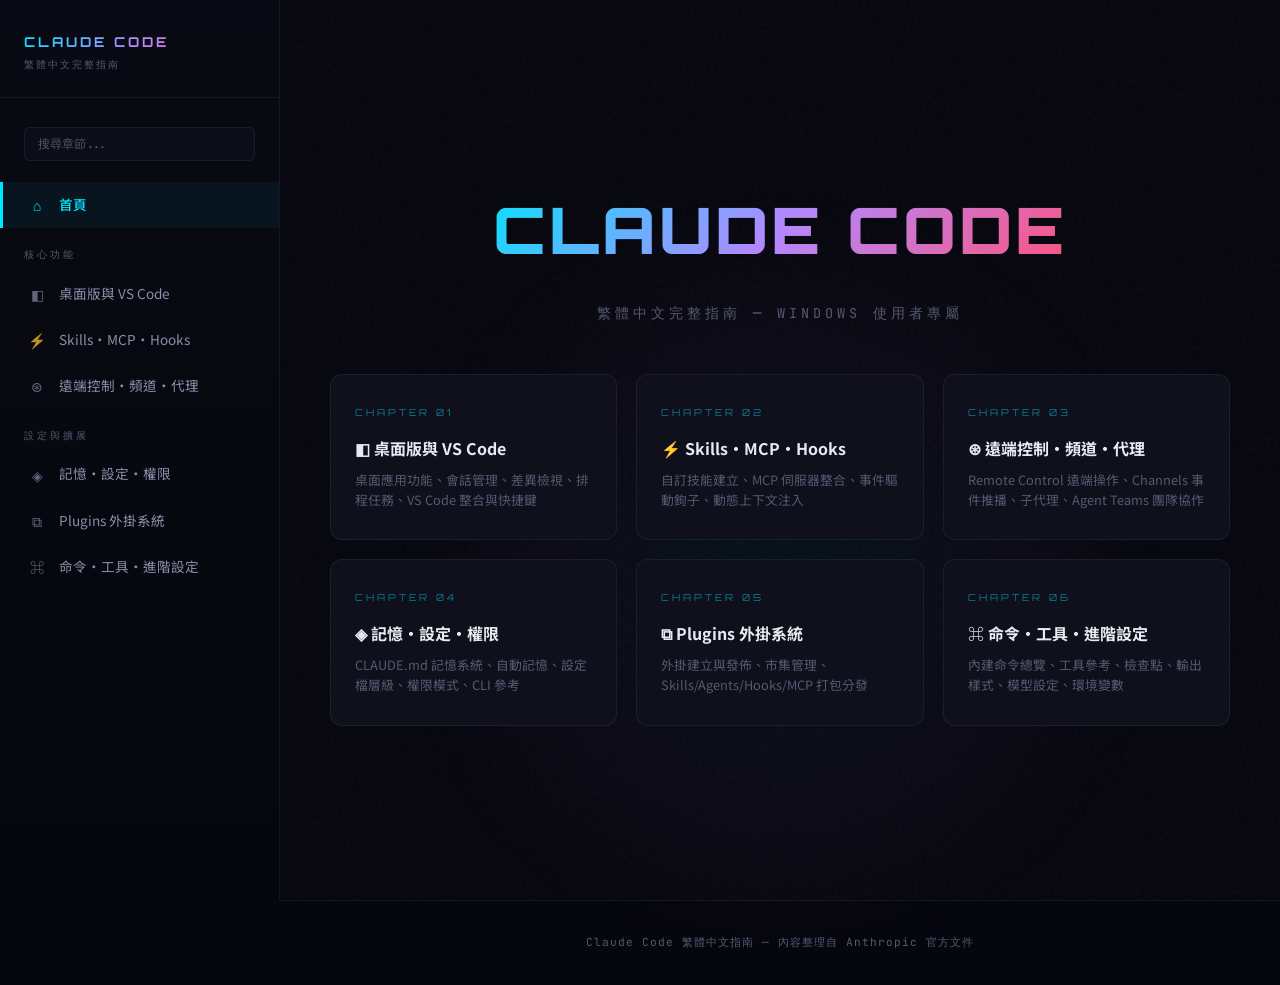
==== claude-code-docs/index.html @ 610fbc4b "Integrate Google Sheets persistence and add docs - Add SheetDB helper for async CRUD via Apps Script" ====
<!DOCTYPE html>
<html lang="zh-Hant">
<head>
  <meta charset="UTF-8">
  <meta name="viewport" content="width=device-width, initial-scale=1.0">
  <title>Claude Code 繁體中文指南</title>
  <link rel="stylesheet" href="style.css">
</head>
<body>
  <button class="menu-toggle" id="menu-toggle">☰</button>
  <div class="sidebar-overlay" id="sidebar-overlay"></div>
  <aside class="sidebar" id="sidebar"></aside>

  <main class="main-content">
    <div class="hero">
      <h1 class="hero-title">CLAUDE CODE</h1>
      <p class="hero-sub">繁體中文完整指南 ─ Windows 使用者專屬</p>

      <div class="hero-cards">
        <a href="desktop.html" class="hero-card">
          <div class="hc-num">CHAPTER 01</div>
          <div class="hc-title">◧ 桌面版與 VS Code</div>
          <div class="hc-desc">桌面應用功能、會話管理、差異檢視、排程任務、VS Code 整合與快捷鍵</div>
        </a>

        <a href="skills.html" class="hero-card">
          <div class="hc-num">CHAPTER 02</div>
          <div class="hc-title">⚡ Skills・MCP・Hooks</div>
          <div class="hc-desc">自訂技能建立、MCP 伺服器整合、事件驅動鉤子、動態上下文注入</div>
        </a>

        <a href="remote.html" class="hero-card">
          <div class="hc-num">CHAPTER 03</div>
          <div class="hc-title">⊛ 遠端控制・頻道・代理</div>
          <div class="hc-desc">Remote Control 遠端操作、Channels 事件推播、子代理、Agent Teams 團隊協作</div>
        </a>

        <a href="memory.html" class="hero-card">
          <div class="hc-num">CHAPTER 04</div>
          <div class="hc-title">◈ 記憶・設定・權限</div>
          <div class="hc-desc">CLAUDE.md 記憶系統、自動記憶、設定檔層級、權限模式、CLI 參考</div>
        </a>

        <a href="plugins.html" class="hero-card">
          <div class="hc-num">CHAPTER 05</div>
          <div class="hc-title">⧉ Plugins 外掛系統</div>
          <div class="hc-desc">外掛建立與發佈、市集管理、Skills/Agents/Hooks/MCP 打包分發</div>
        </a>

        <a href="commands.html" class="hero-card">
          <div class="hc-num">CHAPTER 06</div>
          <div class="hc-title">⌘ 命令・工具・進階設定</div>
          <div class="hc-desc">內建命令總覽、工具參考、檢查點、輸出樣式、模型設定、環境變數</div>
        </a>
      </div>
    </div>

    <footer class="site-footer">
      Claude Code 繁體中文指南 — 內容整理自 Anthropic 官方文件
    </footer>
  </main>

  <script src="nav.js"></script>
</body>
</html>
---- claude-code-docs/style.css ----
/* ═══════════════════════════════════════════════════
   Claude Code 繁中文件 — 大膽視覺設計
   風格：深色賽博龐克 × 終端機美學
   ═══════════════════════════════════════════════════ */

@import url('https://fonts.googleapis.com/css2?family=JetBrains+Mono:wght@400;600;700&family=Noto+Sans+TC:wght@300;400;500;700;900&family=Orbitron:wght@400;700;900&display=swap');

/* ── CSS 變數 ── */
:root {
  --bg-deep: #06060e;
  --bg-primary: #0a0a14;
  --bg-card: #10101c;
  --bg-card-hover: #161628;
  --bg-code: #0d0d1a;
  --border-subtle: rgba(100, 220, 255, 0.08);
  --border-glow: rgba(100, 220, 255, 0.2);
  --text-primary: #e8eaf0;
  --text-secondary: #8a8ea8;
  --text-muted: #555870;
  --accent-cyan: #00e5ff;
  --accent-amber: #ffab00;
  --accent-violet: #b388ff;
  --accent-rose: #ff5277;
  --accent-green: #00e676;
  --accent-cyan-dim: rgba(0, 229, 255, 0.15);
  --accent-amber-dim: rgba(255, 171, 0, 0.12);
  --gradient-hero: linear-gradient(135deg, #00e5ff 0%, #b388ff 50%, #ff5277 100%);
  --gradient-nav: linear-gradient(180deg, rgba(10,10,20,0.98) 0%, rgba(6,6,14,0.95) 100%);
  --shadow-glow: 0 0 30px rgba(0, 229, 255, 0.1);
  --shadow-card: 0 4px 24px rgba(0,0,0,0.4);
  --radius-sm: 6px;
  --radius-md: 12px;
  --radius-lg: 20px;
  --font-display: 'Orbitron', sans-serif;
  --font-body: 'Noto Sans TC', sans-serif;
  --font-mono: 'JetBrains Mono', monospace;
  --sidebar-w: 280px;
  --topbar-h: 0px;
}

/* ── 全域重設 ── */
*, *::before, *::after { box-sizing: border-box; margin: 0; padding: 0; }

html {
  scroll-behavior: smooth;
  font-size: 16px;
  scrollbar-width: thin;
  scrollbar-color: var(--accent-cyan-dim) transparent;
}

body {
  font-family: var(--font-body);
  background: var(--bg-deep);
  color: var(--text-primary);
  line-height: 1.75;
  overflow-x: hidden;
  min-height: 100vh;
}

::-webkit-scrollbar { width: 6px; }
::-webkit-scrollbar-track { background: transparent; }
::-webkit-scrollbar-thumb { background: var(--accent-cyan-dim); border-radius: 3px; }

::selection {
  background: rgba(0, 229, 255, 0.25);
  color: #fff;
}

/* ── 背景噪點材質 ── */
body::before {
  content: '';
  position: fixed;
  inset: 0;
  background-image: url("data:image/svg+xml,%3Csvg viewBox='0 0 256 256' xmlns='http://www.w3.org/2000/svg'%3E%3Cfilter id='noise'%3E%3CfeTurbulence type='fractalNoise' baseFrequency='0.9' numOctaves='4' stitchTiles='stitch'/%3E%3C/filter%3E%3Crect width='100%25' height='100%25' filter='url(%23noise)' opacity='0.03'/%3E%3C/svg%3E");
  pointer-events: none;
  z-index: 0;
}

/* ── 側邊導航 ── */
.sidebar {
  position: fixed;
  top: 0; left: 0;
  width: var(--sidebar-w);
  height: 100vh;
  background: var(--gradient-nav);
  border-right: 1px solid var(--border-subtle);
  z-index: 100;
  display: flex;
  flex-direction: column;
  padding: 2rem 0;
  backdrop-filter: blur(20px);
  transition: transform 0.35s cubic-bezier(0.4, 0, 0.2, 1);
}

.sidebar-logo {
  padding: 0 1.5rem 1.5rem;
  border-bottom: 1px solid var(--border-subtle);
  margin-bottom: 1rem;
}

.sidebar-logo h1 {
  font-family: var(--font-display);
  font-size: 0.85rem;
  letter-spacing: 3px;
  text-transform: uppercase;
  background: var(--gradient-hero);
  -webkit-background-clip: text;
  -webkit-text-fill-color: transparent;
  background-clip: text;
  line-height: 1.4;
}

.sidebar-logo .subtitle {
  font-family: var(--font-mono);
  font-size: 0.65rem;
  color: var(--text-muted);
  letter-spacing: 2px;
  margin-top: 4px;
}

.sidebar-nav {
  flex: 1;
  overflow-y: auto;
  padding: 0.5rem 0;
}

.sidebar-nav a {
  display: flex;
  align-items: center;
  gap: 12px;
  padding: 0.7rem 1.5rem;
  color: var(--text-secondary);
  text-decoration: none;
  font-size: 0.85rem;
  font-weight: 400;
  transition: all 0.2s ease;
  position: relative;
  border-left: 3px solid transparent;
}

.sidebar-nav a:hover {
  color: var(--text-primary);
  background: rgba(255,255,255,0.03);
  border-left-color: var(--accent-cyan-dim);
}

.sidebar-nav a.active {
  color: var(--accent-cyan);
  background: rgba(0, 229, 255, 0.05);
  border-left-color: var(--accent-cyan);
  font-weight: 500;
}

.sidebar-nav a .nav-icon {
  width: 20px;
  height: 20px;
  display: flex;
  align-items: center;
  justify-content: center;
  font-size: 0.9rem;
  opacity: 0.7;
}

.sidebar-nav a.active .nav-icon { opacity: 1; }

.sidebar-nav .nav-section-label {
  padding: 1.2rem 1.5rem 0.4rem;
  font-family: var(--font-mono);
  font-size: 0.6rem;
  letter-spacing: 3px;
  text-transform: uppercase;
  color: var(--text-muted);
}

/* ── 主要內容區 ── */
.main-content {
  margin-left: var(--sidebar-w);
  min-height: 100vh;
  position: relative;
  z-index: 1;
}

/* ── 頁面頭部 ── */
.page-header {
  padding: 4rem 3.5rem 3rem;
  position: relative;
  overflow: hidden;
}

.page-header::before {
  content: '';
  position: absolute;
  top: -50%;
  right: -20%;
  width: 600px;
  height: 600px;
  background: radial-gradient(circle, rgba(0,229,255,0.06) 0%, transparent 70%);
  pointer-events: none;
}

.page-header .page-number {
  font-family: var(--font-display);
  font-size: 0.7rem;
  letter-spacing: 5px;
  color: var(--accent-cyan);
  opacity: 0.6;
  margin-bottom: 0.8rem;
}

.page-header h1 {
  font-family: var(--font-display);
  font-size: clamp(1.6rem, 3vw, 2.4rem);
  font-weight: 900;
  letter-spacing: 1px;
  line-height: 1.3;
  background: var(--gradient-hero);
  -webkit-background-clip: text;
  -webkit-text-fill-color: transparent;
  background-clip: text;
}

.page-header .page-desc {
  margin-top: 1rem;
  font-size: 1rem;
  color: var(--text-secondary);
  max-width: 640px;
  line-height: 1.8;
}

/* ── 內容區域 ── */
.content-body {
  padding: 0 3.5rem 4rem;
  max-width: 900px;
}

/* ── 章節標題 ── */
.content-body h2 {
  font-family: var(--font-body);
  font-size: 1.5rem;
  font-weight: 700;
  color: var(--text-primary);
  margin: 3rem 0 1.2rem;
  padding-bottom: 0.6rem;
  border-bottom: 1px solid var(--border-subtle);
  position: relative;
}

.content-body h2::before {
  content: '';
  position: absolute;
  bottom: -1px;
  left: 0;
  width: 60px;
  height: 2px;
  background: var(--accent-cyan);
}

.content-body h3 {
  font-size: 1.15rem;
  font-weight: 600;
  color: var(--text-primary);
  margin: 2rem 0 0.8rem;
}

.content-body h4 {
  font-size: 0.95rem;
  font-weight: 600;
  color: var(--accent-amber);
  margin: 1.5rem 0 0.6rem;
  font-family: var(--font-mono);
}

/* ── 段落與列表 ── */
.content-body p {
  margin-bottom: 1rem;
  color: var(--text-secondary);
  font-size: 0.92rem;
}

.content-body ul, .content-body ol {
  margin: 0.8rem 0 1.2rem 1.5rem;
  color: var(--text-secondary);
  font-size: 0.92rem;
}

.content-body li {
  margin-bottom: 0.5rem;
  line-height: 1.7;
}

.content-body li::marker {
  color: var(--accent-cyan);
}

.content-body strong {
  color: var(--text-primary);
  font-weight: 600;
}

.content-body a {
  color: var(--accent-cyan);
  text-decoration: none;
  border-bottom: 1px solid transparent;
  transition: border-color 0.2s;
}

.content-body a:hover {
  border-bottom-color: var(--accent-cyan);
}

/* ── 程式碼區塊 ── */
.content-body code {
  font-family: var(--font-mono);
  font-size: 0.82rem;
  background: var(--bg-code);
  color: var(--accent-cyan);
  padding: 2px 7px;
  border-radius: 4px;
  border: 1px solid var(--border-subtle);
}

.content-body pre {
  background: var(--bg-code);
  border: 1px solid var(--border-subtle);
  border-radius: var(--radius-md);
  padding: 1.2rem 1.5rem;
  margin: 1rem 0 1.5rem;
  overflow-x: auto;
  position: relative;
}

.content-body pre::before {
  content: attr(data-lang);
  position: absolute;
  top: 0; right: 0;
  background: var(--accent-cyan-dim);
  color: var(--accent-cyan);
  font-family: var(--font-mono);
  font-size: 0.6rem;
  letter-spacing: 2px;
  text-transform: uppercase;
  padding: 3px 10px;
  border-radius: 0 var(--radius-md) 0 var(--radius-sm);
}

.content-body pre code {
  background: none;
  border: none;
  padding: 0;
  color: var(--text-primary);
  font-size: 0.82rem;
  line-height: 1.7;
}

/* ── 表格 ── */
.table-wrap {
  overflow-x: auto;
  margin: 1rem 0 1.5rem;
  border-radius: var(--radius-md);
  border: 1px solid var(--border-subtle);
}

.content-body table {
  width: 100%;
  border-collapse: collapse;
  font-size: 0.85rem;
}

.content-body thead {
  background: rgba(0, 229, 255, 0.06);
}

.content-body th {
  font-family: var(--font-mono);
  font-size: 0.75rem;
  font-weight: 600;
  letter-spacing: 1px;
  text-transform: uppercase;
  color: var(--accent-cyan);
  padding: 0.8rem 1rem;
  text-align: left;
  border-bottom: 1px solid var(--border-glow);
  white-space: nowrap;
}

.content-body td {
  padding: 0.7rem 1rem;
  border-bottom: 1px solid var(--border-subtle);
  color: var(--text-secondary);
  vertical-align: top;
}

.content-body tr:hover td {
  background: rgba(255,255,255,0.015);
}

.content-body td code {
  font-size: 0.78rem;
}

/* ── 提示框 / 筆記 ── */
.note {
  background: var(--accent-cyan-dim);
  border-left: 3px solid var(--accent-cyan);
  border-radius: 0 var(--radius-sm) var(--radius-sm) 0;
  padding: 1rem 1.2rem;
  margin: 1.2rem 0;
  font-size: 0.88rem;
  color: var(--text-secondary);
}

.note.warning {
  background: var(--accent-amber-dim);
  border-left-color: var(--accent-amber);
}

.note strong {
  color: var(--accent-cyan);
}

.note.warning strong {
  color: var(--accent-amber);
}

/* ── 卡片元件 ── */
.card-grid {
  display: grid;
  grid-template-columns: repeat(auto-fill, minmax(280px, 1fr));
  gap: 1.2rem;
  margin: 1.5rem 0;
}

.card {
  background: var(--bg-card);
  border: 1px solid var(--border-subtle);
  border-radius: var(--radius-md);
  padding: 1.5rem;
  transition: all 0.3s ease;
  position: relative;
  overflow: hidden;
}

.card::before {
  content: '';
  position: absolute;
  top: 0; left: 0;
  width: 100%;
  height: 2px;
  background: var(--gradient-hero);
  opacity: 0;
  transition: opacity 0.3s;
}

.card:hover {
  border-color: var(--border-glow);
  background: var(--bg-card-hover);
  transform: translateY(-2px);
  box-shadow: var(--shadow-glow);
}

.card:hover::before { opacity: 1; }

.card h3 {
  font-size: 1rem;
  font-weight: 600;
  margin: 0 0 0.5rem;
  color: var(--text-primary);
}

.card p {
  font-size: 0.85rem;
  color: var(--text-secondary);
  margin: 0;
}

.card .card-icon {
  font-size: 1.5rem;
  margin-bottom: 0.8rem;
  display: block;
}

/* ── 首頁英雄區 ── */
.hero {
  min-height: 100vh;
  display: flex;
  flex-direction: column;
  align-items: center;
  justify-content: center;
  text-align: center;
  padding: 2rem;
  position: relative;
}

.hero::before {
  content: '';
  position: absolute;
  top: 20%;
  left: 50%;
  transform: translateX(-50%);
  width: 800px;
  height: 800px;
  background: radial-gradient(circle, rgba(0,229,255,0.05) 0%, rgba(179,136,255,0.03) 40%, transparent 70%);
  pointer-events: none;
}

.hero-title {
  font-family: var(--font-display);
  font-size: clamp(2.5rem, 5vw, 4rem);
  font-weight: 900;
  letter-spacing: 3px;
  background: var(--gradient-hero);
  -webkit-background-clip: text;
  -webkit-text-fill-color: transparent;
  background-clip: text;
  margin-bottom: 1rem;
  position: relative;
  z-index: 1;
  animation: fadeInUp 0.8s ease-out;
}

.hero-sub {
  font-family: var(--font-mono);
  font-size: 0.85rem;
  color: var(--text-muted);
  letter-spacing: 4px;
  text-transform: uppercase;
  margin-bottom: 3rem;
  position: relative;
  z-index: 1;
  animation: fadeInUp 0.8s ease-out 0.2s both;
}

.hero-cards {
  display: grid;
  grid-template-columns: repeat(auto-fill, minmax(240px, 1fr));
  gap: 1.2rem;
  max-width: 900px;
  width: 100%;
  position: relative;
  z-index: 1;
  animation: fadeInUp 0.8s ease-out 0.4s both;
}

.hero-card {
  display: block;
  background: var(--bg-card);
  border: 1px solid var(--border-subtle);
  border-radius: var(--radius-md);
  padding: 1.8rem 1.5rem;
  text-decoration: none;
  transition: all 0.3s ease;
  text-align: left;
  position: relative;
  overflow: hidden;
}

.hero-card::after {
  content: '';
  position: absolute;
  bottom: 0; left: 0;
  width: 100%;
  height: 2px;
  background: var(--gradient-hero);
  opacity: 0;
  transition: opacity 0.3s;
}

.hero-card:hover {
  border-color: var(--border-glow);
  background: var(--bg-card-hover);
  transform: translateY(-4px);
  box-shadow: var(--shadow-glow);
}

.hero-card:hover::after { opacity: 1; }

.hero-card .hc-num {
  font-family: var(--font-display);
  font-size: 0.6rem;
  letter-spacing: 3px;
  color: var(--accent-cyan);
  opacity: 0.5;
  margin-bottom: 0.8rem;
}

.hero-card .hc-title {
  font-family: var(--font-body);
  font-size: 1rem;
  font-weight: 700;
  color: var(--text-primary);
  margin-bottom: 0.5rem;
}

.hero-card .hc-desc {
  font-size: 0.8rem;
  color: var(--text-muted);
  line-height: 1.6;
}

/* ── 頁尾導航 ── */
.page-nav {
  display: flex;
  justify-content: space-between;
  padding: 2rem 3.5rem 3rem;
  border-top: 1px solid var(--border-subtle);
  margin-top: 3rem;
}

.page-nav a {
  display: flex;
  flex-direction: column;
  text-decoration: none;
  padding: 1rem 1.5rem;
  border: 1px solid var(--border-subtle);
  border-radius: var(--radius-md);
  transition: all 0.2s;
  max-width: 45%;
}

.page-nav a:hover {
  border-color: var(--border-glow);
  background: var(--bg-card);
}

.page-nav a .pn-label {
  font-family: var(--font-mono);
  font-size: 0.65rem;
  letter-spacing: 2px;
  text-transform: uppercase;
  color: var(--text-muted);
  margin-bottom: 4px;
}

.page-nav a .pn-title {
  font-size: 0.9rem;
  font-weight: 600;
  color: var(--accent-cyan);
}

.page-nav a.next { text-align: right; margin-left: auto; }

/* ── 手機版 ── */
.menu-toggle {
  display: none;
  position: fixed;
  top: 1rem; left: 1rem;
  z-index: 200;
  width: 44px; height: 44px;
  background: var(--bg-card);
  border: 1px solid var(--border-subtle);
  border-radius: var(--radius-sm);
  color: var(--accent-cyan);
  font-size: 1.2rem;
  cursor: pointer;
  align-items: center;
  justify-content: center;
}

.sidebar-overlay {
  display: none;
  position: fixed;
  inset: 0;
  background: rgba(0,0,0,0.6);
  z-index: 90;
}

@media (max-width: 860px) {
  .menu-toggle { display: flex; }
  .sidebar { transform: translateX(-100%); }
  .sidebar.open { transform: translateX(0); }
  .sidebar-overlay.open { display: block; }
  .main-content { margin-left: 0; }
  .page-header { padding: 5rem 1.5rem 2rem; }
  .content-body { padding: 0 1.5rem 3rem; }
  .page-nav { padding: 2rem 1.5rem; }
  .hero-cards { grid-template-columns: 1fr; }
}

/* ── 動畫 ── */
@keyframes fadeInUp {
  from { opacity: 0; transform: translateY(20px); }
  to { opacity: 1; transform: translateY(0); }
}

@keyframes slideIn {
  from { opacity: 0; transform: translateX(-10px); }
  to { opacity: 1; transform: translateX(0); }
}

.content-body > * {
  animation: fadeInUp 0.5s ease-out both;
}

.content-body > *:nth-child(1) { animation-delay: 0.05s; }
.content-body > *:nth-child(2) { animation-delay: 0.1s; }
.content-body > *:nth-child(3) { animation-delay: 0.15s; }
.content-body > *:nth-child(4) { animation-delay: 0.2s; }
.content-body > *:nth-child(5) { animation-delay: 0.25s; }

/* ── 搜尋框 ── */
.sidebar-search {
  padding: 0.8rem 1.2rem;
  margin: 0 0.3rem;
}

.sidebar-search input {
  width: 100%;
  background: var(--bg-code);
  border: 1px solid var(--border-subtle);
  border-radius: var(--radius-sm);
  padding: 0.5rem 0.8rem;
  color: var(--text-primary);
  font-family: var(--font-mono);
  font-size: 0.75rem;
  outline: none;
  transition: border-color 0.2s;
}

.sidebar-search input::placeholder {
  color: var(--text-muted);
}

.sidebar-search input:focus {
  border-color: var(--accent-cyan);
}

/* ── 目錄 (TOC) ── */
.toc {
  position: fixed;
  top: 50%;
  right: 1.5rem;
  transform: translateY(-50%);
  z-index: 50;
  display: flex;
  flex-direction: column;
  gap: 6px;
}

.toc a {
  display: block;
  width: 3px;
  height: 20px;
  background: var(--text-muted);
  border-radius: 2px;
  opacity: 0.3;
  transition: all 0.2s;
  text-decoration: none;
}

.toc a:hover, .toc a.active {
  opacity: 1;
  background: var(--accent-cyan);
  width: 4px;
  height: 24px;
}

@media (max-width: 1200px) {
  .toc { display: none; }
}

/* ── 標籤 ── */
.tag {
  display: inline-block;
  font-family: var(--font-mono);
  font-size: 0.65rem;
  letter-spacing: 1px;
  padding: 2px 8px;
  border-radius: 3px;
  background: var(--accent-cyan-dim);
  color: var(--accent-cyan);
  margin-right: 4px;
}

.tag.amber {
  background: var(--accent-amber-dim);
  color: var(--accent-amber);
}

.tag.violet {
  background: rgba(179, 136, 255, 0.12);
  color: var(--accent-violet);
}

.tag.rose {
  background: rgba(255, 82, 119, 0.12);
  color: var(--accent-rose);
}

.tag.green {
  background: rgba(0, 230, 118, 0.12);
  color: var(--accent-green);
}

/* ── 分隔線 ── */
.content-body hr {
  border: none;
  height: 1px;
  background: var(--border-subtle);
  margin: 2.5rem 0;
}

/* ── 摺疊面板 ── */
details {
  background: var(--bg-card);
  border: 1px solid var(--border-subtle);
  border-radius: var(--radius-md);
  margin: 1rem 0;
  overflow: hidden;
}

details summary {
  padding: 1rem 1.2rem;
  cursor: pointer;
  font-weight: 600;
  color: var(--text-primary);
  font-size: 0.9rem;
  transition: background 0.2s;
  list-style: none;
  display: flex;
  align-items: center;
  gap: 8px;
}

details summary::-webkit-details-marker { display: none; }

details summary::before {
  content: '▸';
  color: var(--accent-cyan);
  transition: transform 0.2s;
  font-size: 0.8rem;
}

details[open] summary::before {
  transform: rotate(90deg);
}

details summary:hover {
  background: rgba(255,255,255,0.02);
}

details > div, details > p, details > pre, details > .table-wrap {
  padding: 0 1.2rem 1rem;
}

/* ── 頁腳 ── */
.site-footer {
  padding: 2rem 3.5rem;
  border-top: 1px solid var(--border-subtle);
  font-family: var(--font-mono);
  font-size: 0.7rem;
  color: var(--text-muted);
  letter-spacing: 1px;
  text-align: center;
}
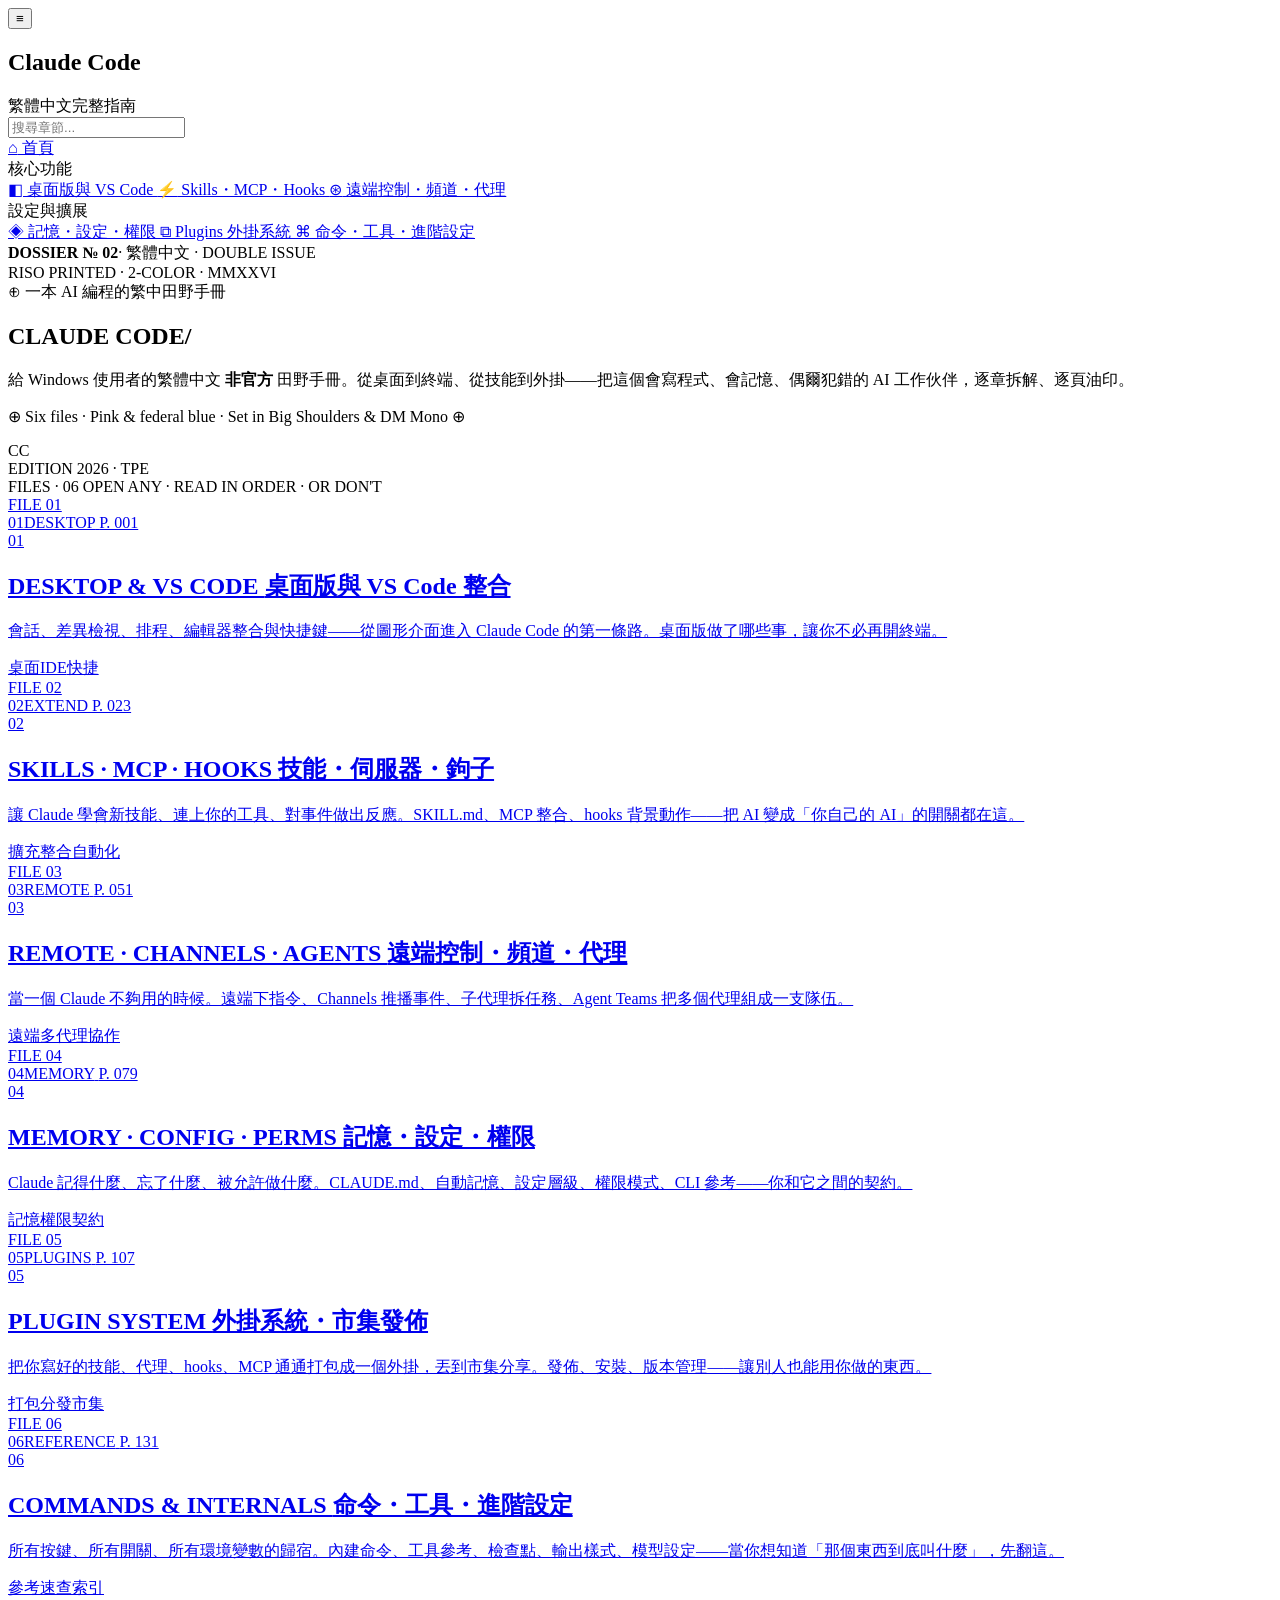
==== commit 123b4a7a: "chore: 同步本地 working tree 全部變更 包含 claude-code-docs 多檔更新、AI 新聞資料、settings.local.json、 .playwright-mcp " ====
--- a/claude-code-docs/index.html
+++ b/claude-code-docs/index.html
@@ -3,61 +3,167 @@
 <head>
   <meta charset="UTF-8">
   <meta name="viewport" content="width=device-width, initial-scale=1.0">
-  <title>Claude Code 繁體中文指南</title>
-  <link rel="stylesheet" href="style.css">
+  <title>CLAUDE CODE · Dossier No.02 — 繁中 Riso 油印特輯</title>
+  <link rel="stylesheet" href="index.css">
 </head>
-<body>
-  <button class="menu-toggle" id="menu-toggle">☰</button>
+<body class="cover">
+  <button class="menu-toggle" id="menu-toggle">≡</button>
   <div class="sidebar-overlay" id="sidebar-overlay"></div>
   <aside class="sidebar" id="sidebar"></aside>
 
-  <main class="main-content">
-    <div class="hero">
-      <h1 class="hero-title">CLAUDE CODE</h1>
-      <p class="hero-sub">繁體中文完整指南 ─ Windows 使用者專屬</p>
+  <main class="paper">
 
-      <div class="hero-cards">
-        <a href="desktop.html" class="hero-card">
-          <div class="hc-num">CHAPTER 01</div>
-          <div class="hc-title">◧ 桌面版與 VS Code</div>
-          <div class="hc-desc">桌面應用功能、會話管理、差異檢視、排程任務、VS Code 整合與快捷鍵</div>
-        </a>
-
-        <a href="skills.html" class="hero-card">
-          <div class="hc-num">CHAPTER 02</div>
-          <div class="hc-title">⚡ Skills・MCP・Hooks</div>
-          <div class="hc-desc">自訂技能建立、MCP 伺服器整合、事件驅動鉤子、動態上下文注入</div>
-        </a>
-
-        <a href="remote.html" class="hero-card">
-          <div class="hc-num">CHAPTER 03</div>
-          <div class="hc-title">⊛ 遠端控制・頻道・代理</div>
-          <div class="hc-desc">Remote Control 遠端操作、Channels 事件推播、子代理、Agent Teams 團隊協作</div>
-        </a>
-
-        <a href="memory.html" class="hero-card">
-          <div class="hc-num">CHAPTER 04</div>
-          <div class="hc-title">◈ 記憶・設定・權限</div>
-          <div class="hc-desc">CLAUDE.md 記憶系統、自動記憶、設定檔層級、權限模式、CLI 參考</div>
-        </a>
-
-        <a href="plugins.html" class="hero-card">
-          <div class="hc-num">CHAPTER 05</div>
-          <div class="hc-title">⧉ Plugins 外掛系統</div>
-          <div class="hc-desc">外掛建立與發佈、市集管理、Skills/Agents/Hooks/MCP 打包分發</div>
-        </a>
-
-        <a href="commands.html" class="hero-card">
-          <div class="hc-num">CHAPTER 06</div>
-          <div class="hc-title">⌘ 命令・工具・進階設定</div>
-          <div class="hc-desc">內建命令總覽、工具參考、檢查點、輸出樣式、模型設定、環境變數</div>
-        </a>
+    <div class="dossier-bar">
+      <div class="lot"><strong>DOSSIER № 02</strong>· 繁體中文 · DOUBLE ISSUE</div>
+      <div class="lot">RISO PRINTED · 2-COLOR · MMXXVI</div>
+      <div class="barcode" aria-hidden="true">
+        <i></i><i></i><i></i><i></i><i></i><i></i><i></i><i></i><i></i><i></i>
+        <i></i><i></i><i></i><i></i><i></i><i></i><i></i><i></i><i></i><i></i>
+        <i></i><i></i><i></i><i></i><i></i><i></i><i></i><i></i><i></i><i></i>
       </div>
     </div>
 
-    <footer class="site-footer">
-      Claude Code 繁體中文指南 — 內容整理自 Anthropic 官方文件
+    <section class="hero-zine">
+      <div class="hero-text">
+        <span class="hero-tag">⊕ 一本 AI 編程的繁中田野手冊</span>
+        <h1 class="zine-title">
+          <span class="l1" data-text="CLAUDE">CLAUDE</span>
+          <span class="l2" data-text="CODE/">CODE/</span>
+        </h1>
+        <p class="zine-dek">
+          給 Windows 使用者的繁體中文 <strong>非官方</strong> 田野手冊。從桌面到終端、從技能到外掛——把這個會寫程式、會記憶、偶爾犯錯的 AI 工作伙伴，逐章拆解、逐頁油印。
+        </p>
+        <p class="zine-dek-en">
+          ⊕ Six files · Pink &amp; federal blue · Set in Big Shoulders &amp; DM Mono ⊕
+        </p>
+      </div>
+
+      <div class="hero-stamp" aria-hidden="true">
+        <div class="blob"></div>
+        <div class="blob b2"></div>
+        <div class="glyph">CC</div>
+        <span class="stamp-label">EDITION 2026 · TPE</span>
+      </div>
+    </section>
+
+    <div class="section-rule">
+      <span class="pill">FILES · 06</span>
+      <span>OPEN ANY · READ IN ORDER · OR DON'T</span>
+    </div>
+
+    <div class="files">
+
+      <a href="desktop.html" class="file-card">
+        <span class="corner">FILE 01</span>
+        <div class="filehdr">
+          <span><span class="num">01</span>DESKTOP</span>
+          <span class="total">P. 001</span>
+        </div>
+        <div class="figure">01</div>
+        <h2>
+          DESKTOP &amp; VS CODE
+          <span class="zh">桌面版與 VS Code 整合</span>
+        </h2>
+        <p>會話、差異檢視、排程、編輯器整合與快捷鍵——從圖形介面進入 Claude Code 的第一條路。桌面版做了哪些事，讓你不必再開終端。</p>
+        <div class="tags">
+          <span>桌面</span><span>IDE</span><span>快捷</span>
+        </div>
+      </a>
+
+      <a href="skills.html" class="file-card">
+        <span class="corner">FILE 02</span>
+        <div class="filehdr">
+          <span><span class="num">02</span>EXTEND</span>
+          <span class="total">P. 023</span>
+        </div>
+        <div class="figure">02</div>
+        <h2>
+          SKILLS · MCP · HOOKS
+          <span class="zh">技能・伺服器・鉤子</span>
+        </h2>
+        <p>讓 Claude 學會新技能、連上你的工具、對事件做出反應。SKILL.md、MCP 整合、hooks 背景動作——把 AI 變成「你自己的 AI」的開關都在這。</p>
+        <div class="tags">
+          <span>擴充</span><span>整合</span><span>自動化</span>
+        </div>
+      </a>
+
+      <a href="remote.html" class="file-card">
+        <span class="corner">FILE 03</span>
+        <div class="filehdr">
+          <span><span class="num">03</span>REMOTE</span>
+          <span class="total">P. 051</span>
+        </div>
+        <div class="figure">03</div>
+        <h2>
+          REMOTE · CHANNELS · AGENTS
+          <span class="zh">遠端控制・頻道・代理</span>
+        </h2>
+        <p>當一個 Claude 不夠用的時候。遠端下指令、Channels 推播事件、子代理拆任務、Agent Teams 把多個代理組成一支隊伍。</p>
+        <div class="tags">
+          <span>遠端</span><span>多代理</span><span>協作</span>
+        </div>
+      </a>
+
+      <a href="memory.html" class="file-card">
+        <span class="corner">FILE 04</span>
+        <div class="filehdr">
+          <span><span class="num">04</span>MEMORY</span>
+          <span class="total">P. 079</span>
+        </div>
+        <div class="figure">04</div>
+        <h2>
+          MEMORY · CONFIG · PERMS
+          <span class="zh">記憶・設定・權限</span>
+        </h2>
+        <p>Claude 記得什麼、忘了什麼、被允許做什麼。CLAUDE.md、自動記憶、設定層級、權限模式、CLI 參考——你和它之間的契約。</p>
+        <div class="tags">
+          <span>記憶</span><span>權限</span><span>契約</span>
+        </div>
+      </a>
+
+      <a href="plugins.html" class="file-card">
+        <span class="corner">FILE 05</span>
+        <div class="filehdr">
+          <span><span class="num">05</span>PLUGINS</span>
+          <span class="total">P. 107</span>
+        </div>
+        <div class="figure">05</div>
+        <h2>
+          PLUGIN SYSTEM
+          <span class="zh">外掛系統・市集發佈</span>
+        </h2>
+        <p>把你寫好的技能、代理、hooks、MCP 通通打包成一個外掛，丟到市集分享。發佈、安裝、版本管理——讓別人也能用你做的東西。</p>
+        <div class="tags">
+          <span>打包</span><span>分發</span><span>市集</span>
+        </div>
+      </a>
+
+      <a href="commands.html" class="file-card">
+        <span class="corner">FILE 06</span>
+        <div class="filehdr">
+          <span><span class="num">06</span>REFERENCE</span>
+          <span class="total">P. 131</span>
+        </div>
+        <div class="figure">06</div>
+        <h2>
+          COMMANDS &amp; INTERNALS
+          <span class="zh">命令・工具・進階設定</span>
+        </h2>
+        <p>所有按鍵、所有開關、所有環境變數的歸宿。內建命令、工具參考、檢查點、輸出樣式、模型設定——當你想知道「那個東西到底叫什麼」，先翻這。</p>
+        <div class="tags">
+          <span>參考</span><span>速查</span><span>索引</span>
+        </div>
+      </a>
+
+    </div>
+
+    <footer class="colophon">
+      <span>PRINTED IN <span class="accent">TAIPEI</span> · MMXXVI</span>
+      <span>BASED ON ANTHROPIC <span class="accent">CLAUDE CODE</span> DOCS</span>
+      <span>2-COLOR · PINK <span class="accent">×</span> FEDERAL BLUE</span>
+      <span>END / DOSSIER № 02</span>
     </footer>
+
   </main>
 
   <script src="nav.js"></script>
